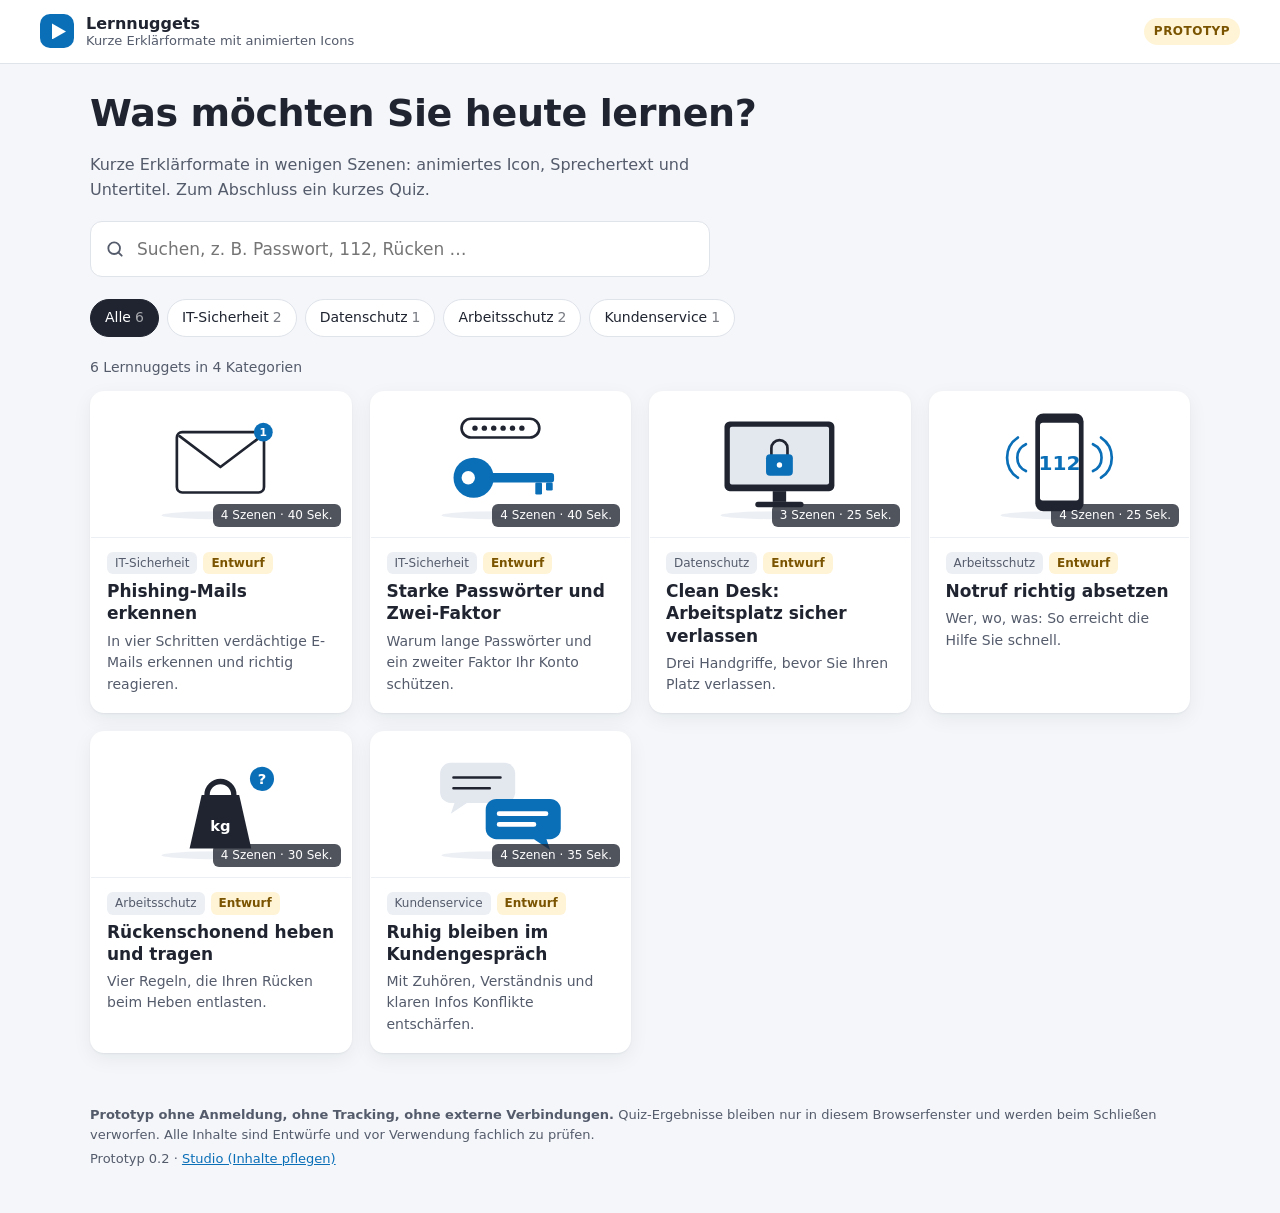
==== index.html @ 7a30f7d3 "Lernnuggets-Prototyp 0.2: Lernplattform, Studio, Sprecher-Workflow Co-Authored-By: Claude Opus 5.5 <" ====
<!doctype html>
<html lang="de">
<head>
  <meta charset="utf-8">
  <meta name="viewport" content="width=device-width, initial-scale=1">
  <!-- Keine externen Verbindungen: keine Web-Fonts, keine CDNs, kein Tracking. blob: nur für die Studio-Vorschau lokaler Videos. -->
  <meta http-equiv="Content-Security-Policy" content="default-src 'self'; img-src 'self' data:; media-src 'self' blob:; style-src 'self' 'unsafe-inline'; script-src 'self'; connect-src 'none'; font-src 'self'">
  <title>Lernnuggets – Prototyp</title>
  <link rel="stylesheet" href="assets/style.css">
</head>
<body>
  <a class="skip" href="#main">Zum Inhalt springen</a>
  <header class="topbar">
    <a href="#/" class="brand" aria-label="Zur Startseite">
      <span class="brand-mark" aria-hidden="true"></span>
      <span class="brand-text"><strong id="brand-title">Lernnuggets</strong><small id="brand-sub"></small></span>
    </a>
    <span class="proto-badge" title="Nicht produktiver Prototyp">Prototyp</span>
  </header>

  <main id="main" tabindex="-1"></main>

  <footer class="footer">
    <p><strong>Prototyp ohne Anmeldung, ohne Tracking, ohne externe Verbindungen.</strong>
      Quiz-Ergebnisse bleiben nur in diesem Browserfenster und werden beim Schließen verworfen.
      Alle Inhalte sind Entwürfe und vor Verwendung fachlich zu prüfen.</p>
    <p><span id="version"></span> · <a href="studio.html">Studio (Inhalte pflegen)</a></p>
  </footer>

  <script src="data/inhalte.js"></script>
  <script src="assets/icons.js"></script>
  <script src="assets/app.js"></script>
</body>
</html>
---- assets/style.css ----
/* =========================================================
   CI-Werte: hier die freigegebenen Farben der Kommunikation/CI eintragen.
   Schrift bewusst als Systemschrift (keine Web-Fonts = keine externen Abrufe).
   ========================================================= */
:root {
  --accent: #0b6fb8;        /* Primärfarbe / Akzent der Illustrationen */
  --accent-2: #7cc3ee;      /* helle Akzentvariante */
  --accent-ink: #ffffff;    /* Text auf Akzentfläche */
  --ink: #1f2430;           /* Haupttext und Linien */
  --ink-2: #545b6b;         /* Nebentext */
  --line: #dfe3ea;
  --bg: #f4f6f9;
  --surface: #ffffff;
  --soft: #eceff4;
  --ok: #1d7f4e;
  --ok-bg: #e5f4ec;
  --bad: #b4232c;
  --bad-bg: #fbe9ea;
  --warn-bg: #fff4d6;
  --warn-ink: #7a5400;
  --radius: 14px;
  --shadow: 0 1px 2px rgba(20, 30, 50, .06), 0 6px 20px rgba(20, 30, 50, .06);
  --font: "Segoe UI", system-ui, -apple-system, "Helvetica Neue", Arial, sans-serif;
}

* { box-sizing: border-box; }
html { -webkit-text-size-adjust: 100%; }
body {
  margin: 0; background: var(--bg); color: var(--ink);
  font: 16px/1.55 var(--font);
}
a { color: var(--accent); }
button { font: inherit; color: inherit; }
:focus-visible { outline: 3px solid var(--accent); outline-offset: 2px; border-radius: 6px; }
.skip { position: absolute; left: -999px; top: 8px; background: var(--surface); padding: 8px 12px; z-index: 10; }
.skip:focus { left: 8px; }
.sr { position: absolute; width: 1px; height: 1px; overflow: hidden; clip: rect(0 0 0 0); white-space: nowrap; }

/* ---------- Kopfzeile ---------- */
.topbar {
  display: flex; align-items: center; justify-content: space-between; gap: 12px;
  padding: 14px clamp(16px, 4vw, 40px); background: var(--surface); border-bottom: 1px solid var(--line);
  position: sticky; top: 0; z-index: 5;
}
.brand { display: flex; align-items: center; gap: 12px; text-decoration: none; color: var(--ink); }
.brand-mark { width: 34px; height: 34px; border-radius: 10px; background: var(--accent); position: relative; flex: none; }
.brand-mark::after { content: ""; position: absolute; inset: 9px 8px 9px 12px; background: var(--accent-ink); clip-path: polygon(0 0, 100% 50%, 0 100%); }
.brand-text { display: flex; flex-direction: column; line-height: 1.2; }
.brand-text small { color: var(--ink-2); font-size: 13px; }
.proto-badge { font-size: 12px; font-weight: 600; letter-spacing: .04em; text-transform: uppercase; color: var(--warn-ink); background: var(--warn-bg); padding: 4px 10px; border-radius: 999px; }

main:focus, main:focus-visible { outline: none; }
main { max-width: 1180px; margin: 0 auto; padding: 28px clamp(16px, 4vw, 40px) 40px; outline: none; }
.footer { max-width: 1180px; margin: 0 auto; padding: 8px clamp(16px, 4vw, 40px) 40px; color: var(--ink-2); font-size: 13px; }
.footer p { margin: 4px 0; }

/* ---------- Startseite ---------- */
.hero { display: grid; gap: 18px; margin-bottom: 22px; }
.hero h1 { margin: 0; font-size: clamp(26px, 4vw, 38px); line-height: 1.15; letter-spacing: -.01em; }
.hero p { margin: 0; color: var(--ink-2); max-width: 60ch; }
.search { position: relative; max-width: 620px; }
.search input {
  width: 100%; padding: 14px 16px 14px 46px; font: inherit; font-size: 17px;
  border: 1.5px solid var(--line); border-radius: 12px; background: var(--surface); color: var(--ink);
}
.search input:focus { border-color: var(--accent); outline: none; box-shadow: 0 0 0 4px color-mix(in srgb, var(--accent) 18%, transparent); }
.search svg { position: absolute; left: 15px; top: 50%; transform: translateY(-50%); width: 20px; height: 20px; stroke: var(--ink-2); }

.chips { display: flex; flex-wrap: wrap; gap: 8px; margin: 4px 0 20px; }
.chip {
  border: 1.5px solid var(--line); background: var(--surface); padding: 7px 14px; border-radius: 999px;
  cursor: pointer; font-size: 14px; font-weight: 500;
}
.chip[aria-pressed="true"] { background: var(--ink); border-color: var(--ink); color: #fff; }
.chip .count { opacity: .6; margin-left: 4px; }

.result-info { color: var(--ink-2); font-size: 14px; margin: 0 0 12px; }
.grid { display: grid; grid-template-columns: repeat(auto-fill, minmax(260px, 1fr)); gap: 18px; }
.card {
  display: flex; flex-direction: column; background: var(--surface); border-radius: var(--radius);
  box-shadow: var(--shadow); text-decoration: none; color: inherit; overflow: hidden;
  border: 1px solid transparent; transition: transform .15s ease, border-color .15s ease;
}
.card:hover { transform: translateY(-2px); border-color: var(--line); }
.card-thumb { aspect-ratio: 16 / 9; background: var(--surface); display: grid; place-items: center; border-bottom: 1px solid var(--soft); position: relative; }
.card-thumb svg { width: 62%; height: auto; }
.card-thumb .dur { position: absolute; right: 10px; bottom: 10px; font-size: 12px; background: rgba(31, 36, 48, .78); color: #fff; padding: 2px 8px; border-radius: 6px; }
.card-body { padding: 14px 16px 16px; display: grid; gap: 6px; }
.card-body h2 { font-size: 17px; margin: 0; line-height: 1.3; }
.card-body p { margin: 0; color: var(--ink-2); font-size: 14px; }
.meta { display: flex; flex-wrap: wrap; gap: 6px; align-items: center; font-size: 12px; }
.tag { background: var(--soft); padding: 2px 8px; border-radius: 6px; color: var(--ink-2); font-weight: 500; }
.status { padding: 2px 8px; border-radius: 6px; font-weight: 600; }
.status.entwurf { background: var(--warn-bg); color: var(--warn-ink); }
.status.freigegeben { background: var(--ok-bg); color: var(--ok); }
.empty { background: var(--surface); border-radius: var(--radius); padding: 28px; text-align: center; color: var(--ink-2); }
mark { background: color-mix(in srgb, var(--accent) 18%, transparent); color: inherit; border-radius: 3px; padding: 0 1px; }

/* ---------- Detailseite ---------- */
.crumbs { font-size: 14px; margin-bottom: 14px; color: var(--ink-2); }
.crumbs a { text-decoration: none; }
.detail-head h1 { margin: 0 0 6px; font-size: clamp(24px, 3.4vw, 32px); line-height: 1.2; }
.detail-head .meta { margin-bottom: 18px; }
.detail { display: grid; grid-template-columns: minmax(0, 1.7fr) minmax(0, 1fr); grid-template-areas: "player side" "quiz side"; gap: 24px; align-items: start; }
.detail > .player { grid-area: player; }
.detail > .side { grid-area: side; }
.detail > .quiz { grid-area: quiz; margin-top: 0; }
@media (max-width: 900px) { .detail { grid-template-columns: 1fr; grid-template-areas: "player" "side" "quiz"; } }
.panel { background: var(--surface); border-radius: var(--radius); box-shadow: var(--shadow); padding: 18px 20px; }
.panel h2 { font-size: 15px; text-transform: uppercase; letter-spacing: .05em; color: var(--ink-2); margin: 0 0 8px; }
.panel h2:not(:first-child) { margin-top: 18px; }
.panel p { margin: 0 0 8px; }
.side { display: grid; gap: 18px; }
.kv { display: grid; grid-template-columns: auto 1fr; gap: 4px 12px; font-size: 14px; margin: 0; }
.kv dt { color: var(--ink-2); }
.kv dd { margin: 0; }

/* ---------- Erklärplayer ---------- */
.player { background: var(--surface); border-radius: var(--radius); box-shadow: var(--shadow); overflow: hidden; }
.stage {
  position: relative; aspect-ratio: 16 / 9; background: #fff; overflow: hidden;
  display: grid; place-items: center; cursor: pointer; user-select: none;
}
.stage-inner { width: 100%; height: 100%; display: grid; grid-template-rows: minmax(0, 1fr) auto; justify-items: center; align-items: center; padding: 4% 6% 3%; }
.stage-visual { width: min(54%, 440px); display: grid; place-items: center; }
.stage-visual svg, .stage-visual video { width: 100%; height: auto; display: block; }
.stage-visual.has-video { width: 100%; height: 100%; min-height: 0; }
.stage-visual .scene-video { width: 100%; height: 100%; object-fit: contain; animation: fade .25s ease both; }
.video-error { font-size: 13px; color: var(--bad); background: var(--bad-bg); padding: 6px 10px; border-radius: 8px; margin: 8px 0 0; text-align: center; }
.card-thumb video { width: 70%; height: auto; }
.preview-banner { background: var(--warn-bg); color: var(--warn-ink); padding: 10px clamp(16px, 4vw, 40px); font-size: 14px; font-weight: 600; }
.stage-word { font-size: clamp(18px, 3vw, 30px); font-weight: 700; letter-spacing: -.01em; text-align: center; color: var(--ink); min-height: 1.3em; }
.stage-word::after { content: ""; display: block; height: 4px; width: 56px; margin: 8px auto 0; background: var(--accent); border-radius: 4px; }
.stage-count { position: absolute; top: 12px; left: 14px; font-size: 13px; color: var(--ink-2); font-variant-numeric: tabular-nums; }

.overlay {
  position: absolute; inset: 0; display: grid; place-items: center; background: rgba(255, 255, 255, .72);
  backdrop-filter: blur(2px);
}
.overlay[hidden] { display: none; }
.overlay .big-play {
  width: 84px; height: 84px; border-radius: 50%; border: 0; background: var(--accent); cursor: pointer;
  display: grid; place-items: center; box-shadow: 0 8px 24px rgba(11, 60, 110, .25);
}
.overlay .big-play svg { width: 34px; height: 34px; fill: var(--accent-ink); margin-left: 4px; }
.overlay .end { display: grid; gap: 12px; justify-items: center; text-align: center; }
.overlay .end strong { font-size: 22px; }
.overlay .end .row { display: flex; gap: 10px; flex-wrap: wrap; justify-content: center; }

.caption {
  min-height: 3.4em; padding: 12px 18px; border-top: 1px solid var(--soft); font-size: 17px; line-height: 1.45;
  background: #fbfcfd;
}
.caption[hidden] { display: none; }

.progress { display: flex; gap: 4px; padding: 0 14px; margin-top: 10px; }
.seg { flex: 1; height: 6px; background: var(--soft); border-radius: 4px; overflow: hidden; border: 0; padding: 0; cursor: pointer; }
.seg span { display: block; height: 100%; width: 0; background: var(--accent); }
.seg.done span { width: 100%; }

.controls { display: flex; align-items: center; gap: 6px; padding: 10px 10px 12px; flex-wrap: wrap; }
.ctrl {
  display: inline-flex; align-items: center; gap: 6px; border: 0; background: transparent; cursor: pointer;
  padding: 8px 10px; border-radius: 8px; font-size: 14px; font-weight: 500; color: var(--ink);
}
.ctrl:hover { background: var(--soft); }
.ctrl svg { width: 20px; height: 20px; fill: currentColor; }
.ctrl[aria-pressed="false"] { color: var(--ink-2); }
.ctrl.primary { background: var(--ink); color: #fff; }
.ctrl.primary:hover { background: #343b4c; }
.spacer { flex: 1; }
.voice-info { font-size: 12px; color: var(--ink-2); padding: 0 16px 12px; }

.btn {
  display: inline-flex; align-items: center; gap: 8px; border: 1.5px solid var(--ink); background: var(--ink); color: #fff;
  padding: 10px 18px; border-radius: 10px; cursor: pointer; font-weight: 600; text-decoration: none; font-size: 15px;
}
.btn.ghost { background: transparent; color: var(--ink); }

/* Transkript */
details.transcript summary { cursor: pointer; font-weight: 600; }
details.transcript ol { margin: 10px 0 0; padding-left: 20px; }
details.transcript li { margin-bottom: 8px; }
details.transcript li strong { display: block; }

/* Szenen-Animationen: entsprechen den vier AE-Varianten */
.anim-slide-left  { animation: slideLeft .9s cubic-bezier(.2, .8, .2, 1) both; }
.anim-slide-right { animation: slideRight .9s cubic-bezier(.2, .8, .2, 1) both; }
.anim-pop         { animation: pop .7s cubic-bezier(.3, 1.6, .5, 1) both; }
.anim-fade        { animation: fade 1s ease both; }
.word-in          { animation: wordIn .6s .35s ease both; }
@keyframes slideLeft  { from { transform: translateX(-60%); opacity: 0; } to { transform: none; opacity: 1; } }
@keyframes slideRight { from { transform: translateX(60%);  opacity: 0; } to { transform: none; opacity: 1; } }
@keyframes pop        { 0% { transform: scale(.2); opacity: 0; } 100% { transform: none; opacity: 1; } }
@keyframes fade       { from { opacity: 0; } to { opacity: 1; } }
@keyframes wordIn     { from { transform: translateY(10px); opacity: 0; } to { transform: none; opacity: 1; } }
.i-float { animation: floatDown 2.4s ease-in-out infinite; }
@keyframes floatDown { 0%, 100% { transform: translateY(0); } 50% { transform: translateY(6px); } }
@media (prefers-reduced-motion: reduce) {
  .anim-slide-left, .anim-slide-right, .anim-pop, .word-in { animation: fade .3s ease both; }
  .i-float { animation: none; }
  .card { transition: none; }
}

/* Illustrations-Klassen */
.i-acc { fill: var(--accent); }
.i-acc2 { fill: var(--accent-2); }
.i-ink { fill: var(--ink); }
.i-soft { fill: var(--soft); }
.i-soft2 { fill: #e3e8ef; }
.i-wht { fill: #fff; }
.i-no { fill: none; }
.i-st, .i-st-thin, .i-st-thick, .i-sta, .i-sta-thin, .i-stw, .i-stw-thin { stroke-linecap: round; stroke-linejoin: round; }
.i-st { stroke: var(--ink); stroke-width: 4; }
.i-st-thin { stroke: var(--ink); stroke-width: 3; }
.i-st-thick { stroke: var(--ink); stroke-width: 8; }
.i-sta { stroke: var(--accent); stroke-width: 5; }
.i-sta-thin { stroke: var(--accent); stroke-width: 4; }
.i-stw { stroke: #fff; stroke-width: 7; }
.i-stw-thin { stroke: #fff; stroke-width: 4; }
.i-txt { fill: var(--ink-2); font-family: var(--font); }
.i-txt-a { fill: var(--accent); font-family: var(--font); }
.i-txt-w { fill: #fff; font-family: var(--font); }

/* ---------- Quiz ---------- */
.quiz { margin-top: 24px; }
.quiz h2 { margin: 0 0 4px; font-size: 22px; }
.quiz .hint { color: var(--ink-2); font-size: 14px; margin: 0 0 16px; }
.q { background: var(--surface); border-radius: var(--radius); box-shadow: var(--shadow); padding: 18px 20px; margin-bottom: 14px; }
.q fieldset { border: 0; margin: 0; padding: 0; }
.q legend { font-weight: 600; font-size: 17px; margin-bottom: 12px; padding: 0; }
.q .opts { display: grid; gap: 8px; }
.opt {
  text-align: left; border: 1.5px solid var(--line); background: var(--surface); border-radius: 10px; padding: 11px 14px;
  cursor: pointer; display: flex; gap: 10px; align-items: center;
}
.opt:hover:not(:disabled) { border-color: var(--accent); }
.opt:disabled { cursor: default; }
.opt .dot { width: 18px; height: 18px; border-radius: 50%; border: 2px solid var(--line); flex: none; }
.opt.correct { border-color: var(--ok); background: var(--ok-bg); }
.opt.correct .dot { border-color: var(--ok); background: var(--ok); }
.opt.wrong { border-color: var(--bad); background: var(--bad-bg); }
.opt.wrong .dot { border-color: var(--bad); background: var(--bad); }
.feedback { margin-top: 12px; padding: 10px 14px; border-radius: 10px; font-size: 15px; }
.feedback.ok { background: var(--ok-bg); color: #13502f; }
.feedback.no { background: var(--bad-bg); color: #7a1219; }
.score { background: var(--ink); color: #fff; border-radius: var(--radius); padding: 18px 20px; display: flex; gap: 16px; align-items: center; justify-content: space-between; flex-wrap: wrap; }
.score strong { font-size: 20px; }
.score .btn { background: #fff; color: var(--ink); border-color: #fff; }

.pager { display: flex; justify-content: space-between; gap: 12px; margin-top: 28px; flex-wrap: wrap; }
.pager a { text-decoration: none; font-weight: 600; }
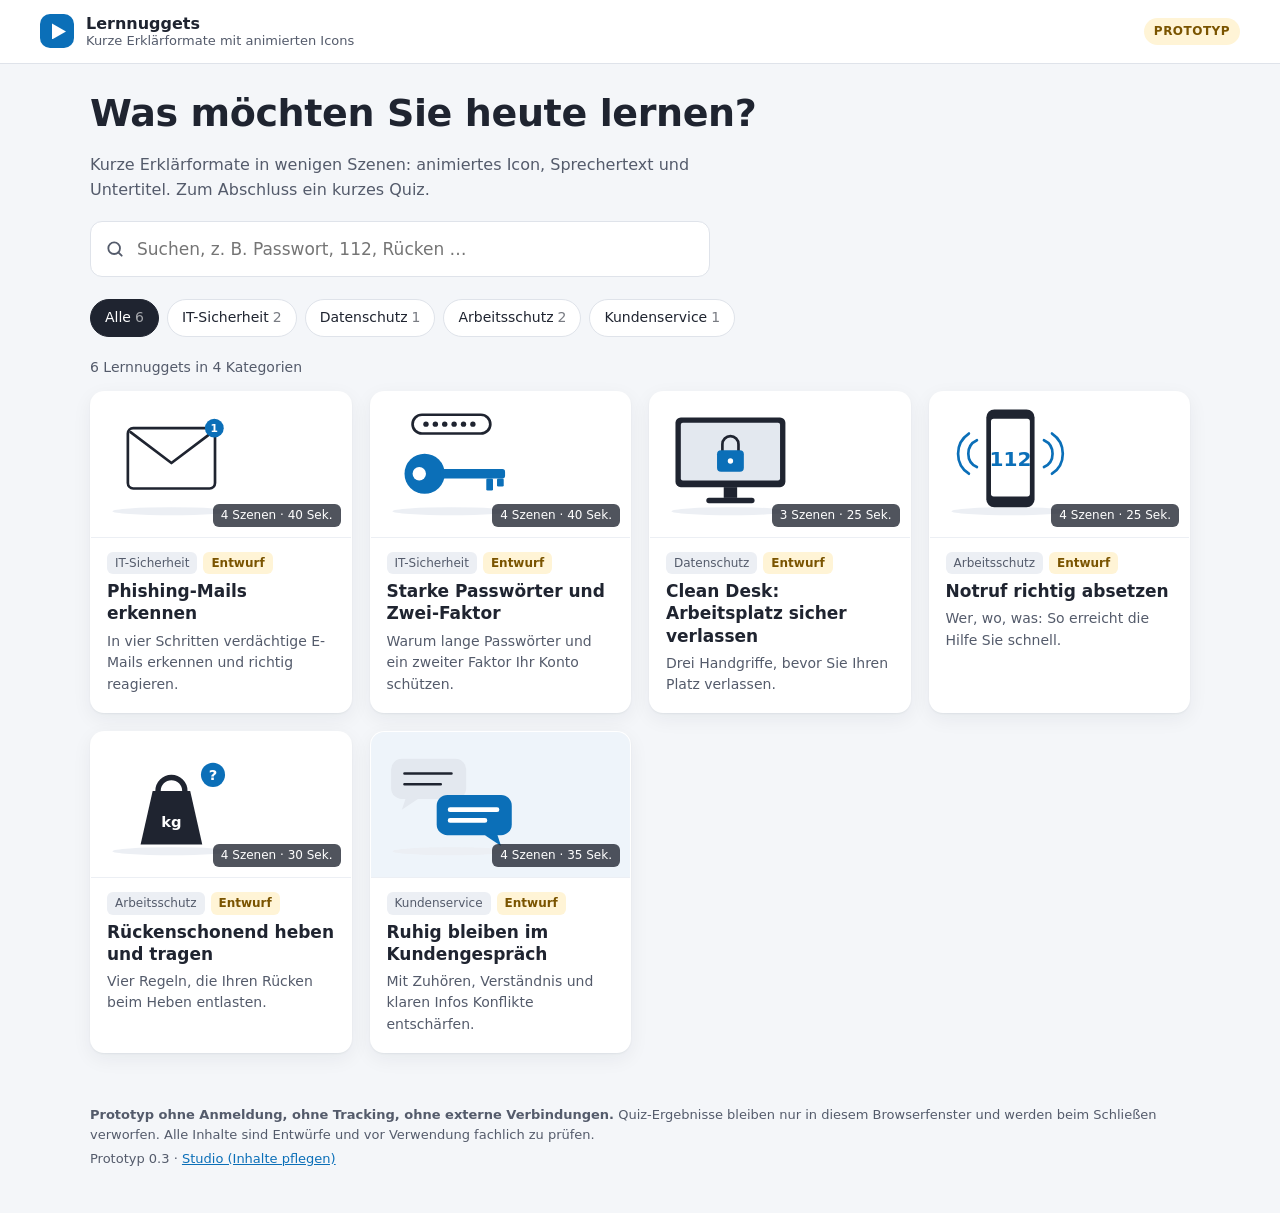
==== commit dc54dfe9: "Prototyp 0.3: Grafiken mit wählbarer Animation, Hintergründe (Standard/Lernnugget/Szene), MP4-Downlo" ====
--- a/index.html
+++ b/index.html
@@ -4,7 +4,7 @@
   <meta charset="utf-8">
   <meta name="viewport" content="width=device-width, initial-scale=1">
   <!-- Keine externen Verbindungen: keine Web-Fonts, keine CDNs, kein Tracking. blob: nur für die Studio-Vorschau lokaler Videos. -->
-  <meta http-equiv="Content-Security-Policy" content="default-src 'self'; img-src 'self' data:; media-src 'self' blob:; style-src 'self' 'unsafe-inline'; script-src 'self'; connect-src 'none'; font-src 'self'">
+  <meta http-equiv="Content-Security-Policy" content="default-src 'self'; img-src 'self' data: blob:; media-src 'self' blob:; style-src 'self' 'unsafe-inline'; script-src 'self'; connect-src 'none'; font-src 'self'">
   <title>Lernnuggets – Prototyp</title>
   <link rel="stylesheet" href="assets/style.css">
 </head>
@@ -29,6 +29,8 @@
 
   <script src="data/inhalte.js"></script>
   <script src="assets/icons.js"></script>
+  <script src="assets/szene.js"></script>
+  <script src="downloads/index.js"></script>
   <script src="assets/app.js"></script>
 </body>
 </html>
--- a/assets/style.css
+++ b/assets/style.css
@@ -124,7 +124,7 @@
 .stage-inner { width: 100%; height: 100%; display: grid; grid-template-rows: minmax(0, 1fr) auto; justify-items: center; align-items: center; padding: 4% 6% 3%; }
 .stage-visual { width: min(54%, 440px); display: grid; place-items: center; }
 .stage-visual svg, .stage-visual video { width: 100%; height: auto; display: block; }
-.stage-visual.has-video { width: 100%; height: 100%; min-height: 0; }
+.stage-visual.has-video { width: 86%; height: 100%; min-height: 0; }
 .stage-visual .scene-video { width: 100%; height: 100%; object-fit: contain; animation: fade .25s ease both; }
 .video-error { font-size: 13px; color: var(--bad); background: var(--bad-bg); padding: 6px 10px; border-radius: 8px; margin: 8px 0 0; text-align: center; }
 .card-thumb video { width: 70%; height: auto; }
@@ -250,3 +250,23 @@
 
 .pager { display: flex; justify-content: space-between; gap: 12px; margin-top: 28px; flex-wrap: wrap; }
 .pager a { text-decoration: none; font-weight: 600; }
+
+/* ---------- Hintergründe, Grafiken, weitere Animationen ---------- */
+.stage[data-ton="dunkel"] .stage-word { color: #fff; }
+.stage[data-ton="dunkel"] .stage-count { color: rgba(255, 255, 255, .8); }
+.stage[data-ton="bild"] .stage-word { background: rgba(255, 255, 255, .92); padding: 6px 18px 10px; border-radius: 12px; box-shadow: 0 4px 16px rgba(0, 0, 0, .12); }
+.stage[data-ton="bild"] .stage-count { background: rgba(255, 255, 255, .85); padding: 2px 8px; border-radius: 6px; }
+.stage-visual .grafik-wrap { width: 100%; display: grid; place-items: center; }
+.stage-visual .scene-grafik { width: 100%; height: auto; max-height: 100%; display: block; object-fit: contain; }
+.stage-visual:has(.scene-grafik) { width: min(60%, 520px); height: 100%; min-height: 0; }
+.stage-visual:has(.scene-grafik) .grafik-wrap { height: 100%; }
+.stage-visual:has(.scene-grafik) .scene-grafik { height: 100%; width: 100%; }
+.card-thumb .grafik-wrap { width: 62%; height: 80%; display: grid; place-items: center; }
+.card-thumb .scene-grafik { max-width: 100%; max-height: 100%; object-fit: contain; }
+.anim-slide-up { animation: slideUp .9s cubic-bezier(.2, .8, .2, 1) both; }
+.anim-zoom     { animation: zoomIn 1s cubic-bezier(.2, .8, .2, 1) both; }
+@keyframes slideUp { from { transform: translateY(40%); opacity: 0; } to { transform: none; opacity: 1; } }
+@keyframes zoomIn  { from { transform: scale(.85); opacity: 0; } to { transform: none; opacity: 1; } }
+@media (prefers-reduced-motion: reduce) { .anim-slide-up, .anim-zoom { animation: fade .3s ease both; } }
+.small-note { font-size: 13px; color: var(--ink-2); margin: 8px 0 0; }
+.dl-btn { width: 100%; justify-content: center; }
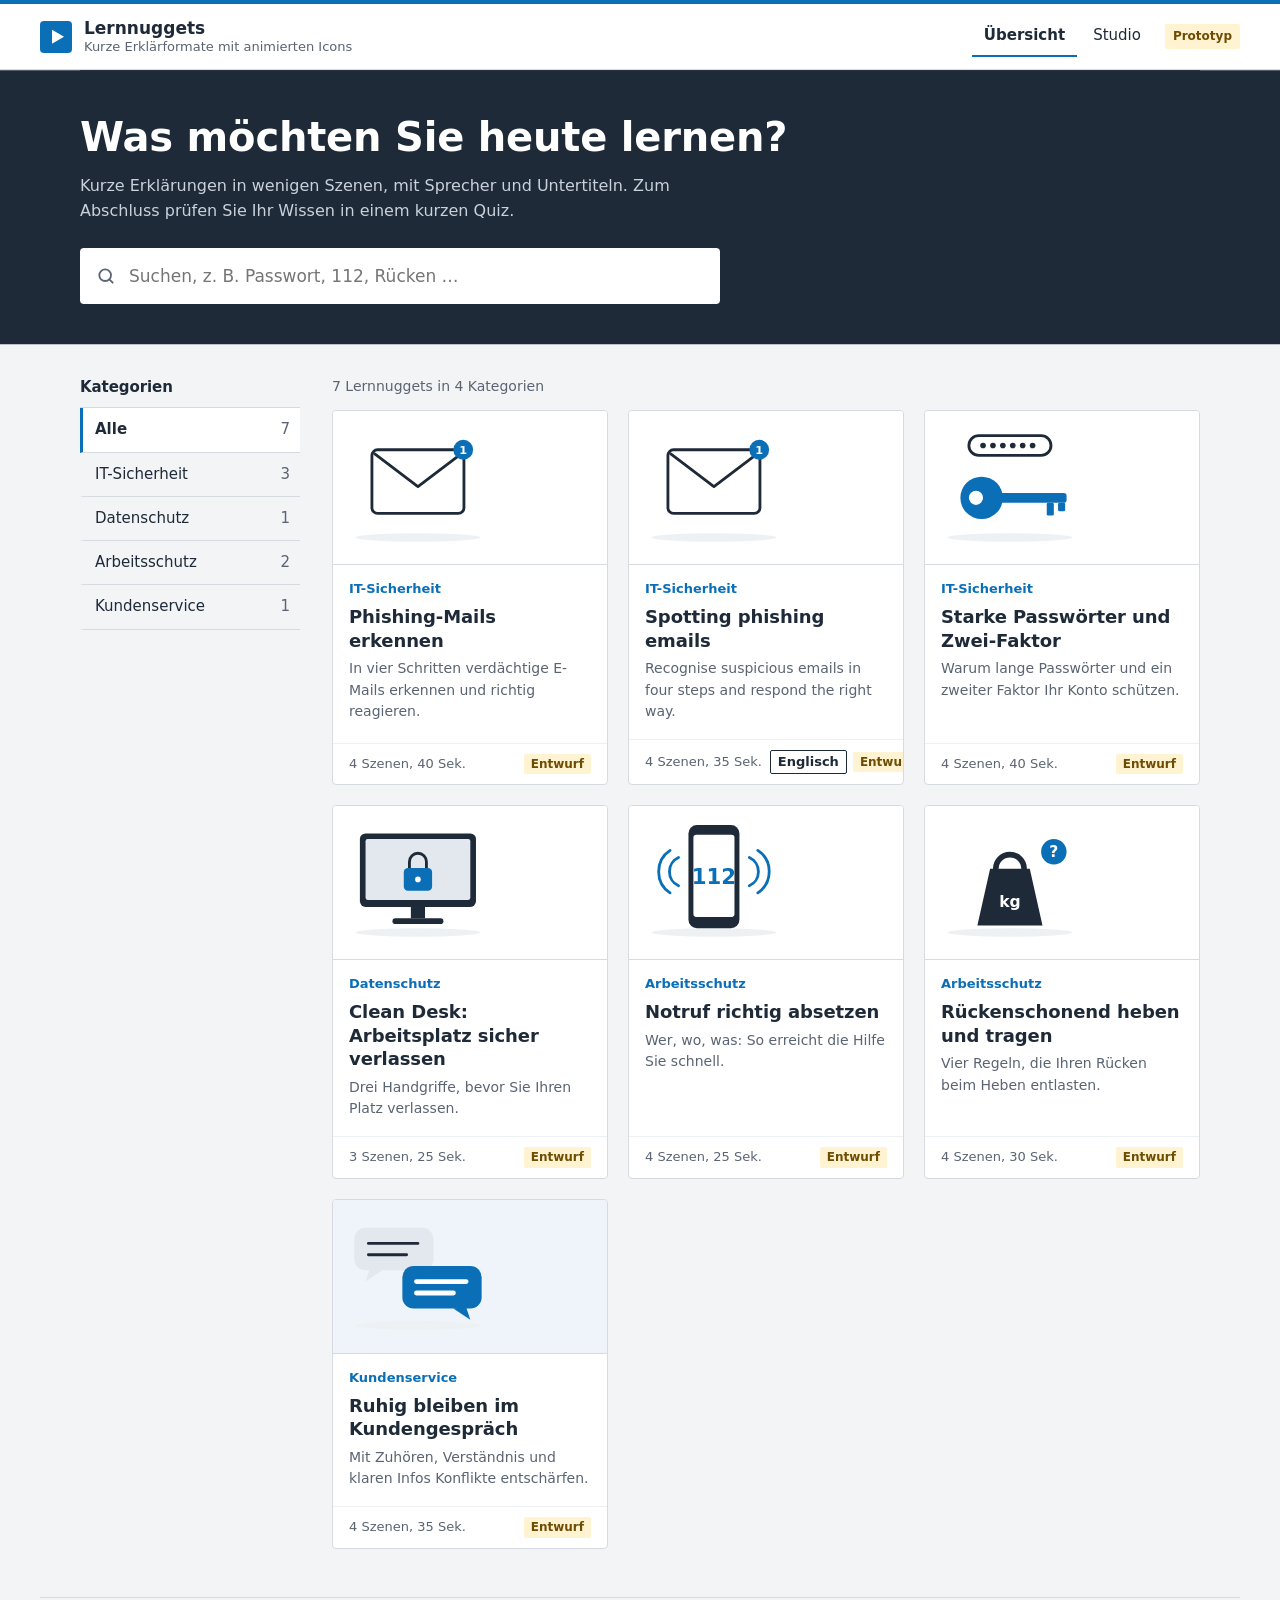
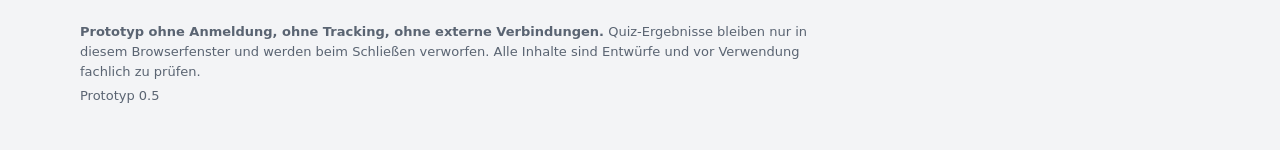
==== commit c08841b9: "Oberfläche: klassisch-moderner Stil statt KI-Look (klare Linien, wenig Rundung, keine Schatten, Kate" ====
--- a/index.html
+++ b/index.html
@@ -15,7 +15,11 @@
       <span class="brand-mark" aria-hidden="true"></span>
       <span class="brand-text"><strong id="brand-title">Lernnuggets</strong><small id="brand-sub"></small></span>
     </a>
-    <span class="proto-badge" title="Nicht produktiver Prototyp">Prototyp</span>
+    <nav class="topnav" aria-label="Hauptnavigation">
+      <a href="#/" aria-current="page">Übersicht</a>
+      <a href="studio.html">Studio</a>
+      <span class="proto-badge" title="Nicht produktiver Prototyp">Prototyp</span>
+    </nav>
   </header>
 
   <main id="main" tabindex="-1"></main>
@@ -24,7 +28,7 @@
     <p><strong>Prototyp ohne Anmeldung, ohne Tracking, ohne externe Verbindungen.</strong>
       Quiz-Ergebnisse bleiben nur in diesem Browserfenster und werden beim Schließen verworfen.
       Alle Inhalte sind Entwürfe und vor Verwendung fachlich zu prüfen.</p>
-    <p><span id="version"></span> · <a href="studio.html">Studio (Inhalte pflegen)</a></p>
+    <p id="version"></p>
   </footer>
 
   <script src="data/inhalte.js"></script>
--- a/assets/style.css
+++ b/assets/style.css
@@ -1,25 +1,29 @@
 /* =========================================================
    CI-Werte: hier die freigegebenen Farben der Kommunikation/CI eintragen.
    Schrift bewusst als Systemschrift (keine Web-Fonts = keine externen Abrufe).
+   Gestaltung: klassisch-modern – klare Linien, wenig Rundung, keine Schatten,
+   eine kräftige Fläche (Kopfbereich der Startseite), sonst ruhig.
    ========================================================= */
 :root {
-  --accent: #0b6fb8;        /* Primärfarbe / Akzent der Illustrationen */
-  --accent-2: #7cc3ee;      /* helle Akzentvariante */
+  --accent: #0b6fb8;        /* Primärfarbe / Akzent (im Studio änderbar) */
+  --accent-2: #7cc3ee;      /* helle Akzentvariante für Illustrationen */
   --accent-ink: #ffffff;    /* Text auf Akzentfläche */
-  --ink: #1f2430;           /* Haupttext und Linien */
-  --ink-2: #545b6b;         /* Nebentext */
-  --line: #dfe3ea;
-  --bg: #f4f6f9;
+  --ink: #1e2a38;           /* Haupttext, Linien der Illustrationen */
+  --ink-2: #5a6472;         /* Nebentext */
+  --line: #d6dbe1;          /* Rahmen */
+  --line-strong: #aeb7c2;   /* Rahmen bei Hover/Fokus */
+  --bg: #f3f4f6;            /* Seitenhintergrund */
   --surface: #ffffff;
-  --soft: #eceff4;
+  --soft: #eef1f4;
+  --band: #1e2a38;          /* Fläche Kopfbereich Startseite */
   --ok: #1d7f4e;
-  --ok-bg: #e5f4ec;
+  --ok-bg: #e7f3ec;
   --bad: #b4232c;
-  --bad-bg: #fbe9ea;
-  --warn-bg: #fff4d6;
-  --warn-ink: #7a5400;
-  --radius: 14px;
-  --shadow: 0 1px 2px rgba(20, 30, 50, .06), 0 6px 20px rgba(20, 30, 50, .06);
+  --bad-bg: #fbeaeb;
+  --warn-bg: #fff3d1;
+  --warn-ink: #6e4c00;
+  --radius: 4px;
+  --shadow: none;
   --font: "Segoe UI", system-ui, -apple-system, "Helvetica Neue", Arial, sans-serif;
 }
 
@@ -28,95 +32,120 @@
 body {
   margin: 0; background: var(--bg); color: var(--ink);
   font: 16px/1.55 var(--font);
-}
-a { color: var(--accent); }
+  border-top: 4px solid var(--accent);
+}
+a { color: var(--accent); text-underline-offset: 2px; }
 button { font: inherit; color: inherit; }
-:focus-visible { outline: 3px solid var(--accent); outline-offset: 2px; border-radius: 6px; }
+:focus-visible { outline: 2px solid var(--accent); outline-offset: 2px; }
 .skip { position: absolute; left: -999px; top: 8px; background: var(--surface); padding: 8px 12px; z-index: 10; }
 .skip:focus { left: 8px; }
 .sr { position: absolute; width: 1px; height: 1px; overflow: hidden; clip: rect(0 0 0 0); white-space: nowrap; }
+h1, h2, h3 { letter-spacing: -.005em; }
 
 /* ---------- Kopfzeile ---------- */
 .topbar {
-  display: flex; align-items: center; justify-content: space-between; gap: 12px;
-  padding: 14px clamp(16px, 4vw, 40px); background: var(--surface); border-bottom: 1px solid var(--line);
+  display: flex; align-items: center; justify-content: space-between; gap: 16px; flex-wrap: wrap;
+  padding: 12px clamp(16px, 4vw, 40px); background: var(--surface); border-bottom: 1px solid var(--line);
   position: sticky; top: 0; z-index: 5;
 }
 .brand { display: flex; align-items: center; gap: 12px; text-decoration: none; color: var(--ink); }
-.brand-mark { width: 34px; height: 34px; border-radius: 10px; background: var(--accent); position: relative; flex: none; }
+.brand-mark { width: 32px; height: 32px; border-radius: var(--radius); background: var(--accent); position: relative; flex: none; }
 .brand-mark::after { content: ""; position: absolute; inset: 9px 8px 9px 12px; background: var(--accent-ink); clip-path: polygon(0 0, 100% 50%, 0 100%); }
-.brand-text { display: flex; flex-direction: column; line-height: 1.2; }
+.brand-text { display: flex; flex-direction: column; line-height: 1.25; }
+.brand-text strong { font-size: 17px; font-weight: 600; }
 .brand-text small { color: var(--ink-2); font-size: 13px; }
-.proto-badge { font-size: 12px; font-weight: 600; letter-spacing: .04em; text-transform: uppercase; color: var(--warn-ink); background: var(--warn-bg); padding: 4px 10px; border-radius: 999px; }
+.topnav { display: flex; align-items: center; gap: 4px; }
+.topnav a { color: var(--ink); text-decoration: none; font-size: 15px; padding: 8px 12px; border-bottom: 2px solid transparent; }
+.topnav a:hover { border-bottom-color: var(--line-strong); }
+.topnav a[aria-current="page"] { border-bottom-color: var(--accent); font-weight: 600; }
+.proto-badge { font-size: 12px; font-weight: 600; color: var(--warn-ink); background: var(--warn-bg); padding: 3px 8px; border-radius: 2px; margin-left: 8px; }
 
 main:focus, main:focus-visible { outline: none; }
-main { max-width: 1180px; margin: 0 auto; padding: 28px clamp(16px, 4vw, 40px) 40px; outline: none; }
-.footer { max-width: 1180px; margin: 0 auto; padding: 8px clamp(16px, 4vw, 40px) 40px; color: var(--ink-2); font-size: 13px; }
-.footer p { margin: 4px 0; }
+main { max-width: 1200px; margin: 0 auto; padding: 0 clamp(16px, 4vw, 40px) 48px; outline: none; }
+.footer { max-width: 1200px; margin: 0 auto; padding: 20px clamp(16px, 4vw, 40px) 40px; color: var(--ink-2); font-size: 13px; border-top: 1px solid var(--line); }
+.footer p { margin: 4px 0; max-width: 90ch; }
 
 /* ---------- Startseite ---------- */
-.hero { display: grid; gap: 18px; margin-bottom: 22px; }
-.hero h1 { margin: 0; font-size: clamp(26px, 4vw, 38px); line-height: 1.15; letter-spacing: -.01em; }
-.hero p { margin: 0; color: var(--ink-2); max-width: 60ch; }
-.search { position: relative; max-width: 620px; }
+/* Die eine kräftige Fläche: vollflächiger Kopfbereich mit Suche */
+.hero {
+  background: var(--band); color: #fff; margin-bottom: 32px; padding: 44px 0 40px;
+  box-shadow: 0 0 0 100vmax var(--band); clip-path: inset(0 -100vmax);
+  display: grid; gap: 14px;
+}
+.hero h1 { margin: 0; font-size: clamp(28px, 4vw, 40px); line-height: 1.15; font-weight: 600; }
+.hero p { margin: 0; color: #c9d1db; max-width: 62ch; }
+.search { position: relative; max-width: 640px; margin-top: 10px; }
 .search input {
-  width: 100%; padding: 14px 16px 14px 46px; font: inherit; font-size: 17px;
-  border: 1.5px solid var(--line); border-radius: 12px; background: var(--surface); color: var(--ink);
-}
-.search input:focus { border-color: var(--accent); outline: none; box-shadow: 0 0 0 4px color-mix(in srgb, var(--accent) 18%, transparent); }
-.search svg { position: absolute; left: 15px; top: 50%; transform: translateY(-50%); width: 20px; height: 20px; stroke: var(--ink-2); }
-
-.chips { display: flex; flex-wrap: wrap; gap: 8px; margin: 4px 0 20px; }
+  width: 100%; padding: 14px 16px 14px 48px; font: inherit; font-size: 17px;
+  border: 1px solid transparent; border-radius: var(--radius); background: var(--surface); color: var(--ink);
+}
+.search input:focus { outline: 3px solid var(--accent-2); outline-offset: 0; }
+.search svg { position: absolute; left: 16px; top: 50%; transform: translateY(-50%); width: 20px; height: 20px; stroke: var(--ink-2); }
+
+.home { display: grid; grid-template-columns: 220px minmax(0, 1fr); gap: 32px; align-items: start; }
+@media (max-width: 800px) { .home { grid-template-columns: 1fr; gap: 16px; } }
+.filter h2 { font-size: 15px; font-weight: 600; margin: 0 0 8px; }
+.chips { display: flex; flex-direction: column; border-top: 1px solid var(--line); }
+@media (max-width: 800px) { .chips { flex-direction: row; flex-wrap: wrap; border-top: 0; gap: 6px; } }
 .chip {
-  border: 1.5px solid var(--line); background: var(--surface); padding: 7px 14px; border-radius: 999px;
-  cursor: pointer; font-size: 14px; font-weight: 500;
-}
-.chip[aria-pressed="true"] { background: var(--ink); border-color: var(--ink); color: #fff; }
-.chip .count { opacity: .6; margin-left: 4px; }
+  display: flex; justify-content: space-between; gap: 12px; text-align: left;
+  border: 0; border-bottom: 1px solid var(--line); border-left: 3px solid transparent;
+  background: transparent; padding: 10px 10px 10px 12px; cursor: pointer; font-size: 15px; color: var(--ink);
+}
+.chip:hover { background: var(--soft); }
+.chip[aria-pressed="true"] { border-left-color: var(--accent); background: var(--surface); font-weight: 600; }
+.chip .count { color: var(--ink-2); font-weight: 400; font-variant-numeric: tabular-nums; }
+@media (max-width: 800px) {
+  .chip { border: 1px solid var(--line); border-radius: var(--radius); padding: 6px 10px; background: var(--surface); }
+  .chip[aria-pressed="true"] { border-color: var(--accent); box-shadow: inset 0 -2px 0 var(--accent); }
+}
 
 .result-info { color: var(--ink-2); font-size: 14px; margin: 0 0 12px; }
-.grid { display: grid; grid-template-columns: repeat(auto-fill, minmax(260px, 1fr)); gap: 18px; }
+.grid { display: grid; grid-template-columns: repeat(auto-fill, minmax(250px, 1fr)); gap: 20px; }
 .card {
   display: flex; flex-direction: column; background: var(--surface); border-radius: var(--radius);
-  box-shadow: var(--shadow); text-decoration: none; color: inherit; overflow: hidden;
-  border: 1px solid transparent; transition: transform .15s ease, border-color .15s ease;
-}
-.card:hover { transform: translateY(-2px); border-color: var(--line); }
-.card-thumb { aspect-ratio: 16 / 9; background: var(--surface); display: grid; place-items: center; border-bottom: 1px solid var(--soft); position: relative; }
+  border: 1px solid var(--line); text-decoration: none; color: inherit; overflow: hidden;
+}
+.card:hover { border-color: var(--line-strong); }
+.card:hover h2 { text-decoration: underline; text-underline-offset: 3px; }
+.card-thumb { aspect-ratio: 16 / 9; background: var(--surface); display: grid; place-items: center; border-bottom: 1px solid var(--line); position: relative; }
 .card-thumb svg { width: 62%; height: auto; }
-.card-thumb .dur { position: absolute; right: 10px; bottom: 10px; font-size: 12px; background: rgba(31, 36, 48, .78); color: #fff; padding: 2px 8px; border-radius: 6px; }
-.card-body { padding: 14px 16px 16px; display: grid; gap: 6px; }
-.card-body h2 { font-size: 17px; margin: 0; line-height: 1.3; }
+.card-body { padding: 14px 16px 16px; display: grid; gap: 6px; flex: 1; align-content: start; }
+.card-kat { font-size: 13px; color: var(--accent); font-weight: 600; }
+.card-body h2 { font-size: 18px; margin: 0; line-height: 1.3; font-weight: 600; }
 .card-body p { margin: 0; color: var(--ink-2); font-size: 14px; }
-.meta { display: flex; flex-wrap: wrap; gap: 6px; align-items: center; font-size: 12px; }
-.tag { background: var(--soft); padding: 2px 8px; border-radius: 6px; color: var(--ink-2); font-weight: 500; }
-.status { padding: 2px 8px; border-radius: 6px; font-weight: 600; }
+.card-foot { display: flex; justify-content: space-between; align-items: center; gap: 8px; white-space: nowrap; padding: 10px 16px; border-top: 1px solid var(--soft); font-size: 13px; color: var(--ink-2); }
+.meta { display: flex; flex-wrap: wrap; gap: 6px; align-items: center; font-size: 13px; }
+.tag { border: 1px solid var(--line); background: var(--surface); padding: 1px 7px; border-radius: 2px; color: var(--ink-2); }
+.status { padding: 1px 7px; border-radius: 2px; font-size: 12px; font-weight: 600; }
 .status.entwurf { background: var(--warn-bg); color: var(--warn-ink); }
 .status.freigegeben { background: var(--ok-bg); color: var(--ok); }
-.empty { background: var(--surface); border-radius: var(--radius); padding: 28px; text-align: center; color: var(--ink-2); }
-mark { background: color-mix(in srgb, var(--accent) 18%, transparent); color: inherit; border-radius: 3px; padding: 0 1px; }
+.empty { background: var(--surface); border: 1px solid var(--line); border-radius: var(--radius); padding: 28px; color: var(--ink-2); }
+mark { background: color-mix(in srgb, var(--accent) 20%, transparent); color: inherit; padding: 0 1px; }
 
 /* ---------- Detailseite ---------- */
-.crumbs { font-size: 14px; margin-bottom: 14px; color: var(--ink-2); }
-.crumbs a { text-decoration: none; }
-.detail-head h1 { margin: 0 0 6px; font-size: clamp(24px, 3.4vw, 32px); line-height: 1.2; }
-.detail-head .meta { margin-bottom: 18px; }
-.detail { display: grid; grid-template-columns: minmax(0, 1.7fr) minmax(0, 1fr); grid-template-areas: "player side" "quiz side"; gap: 24px; align-items: start; }
+.crumbs { font-size: 14px; margin: 24px 0 12px; color: var(--ink-2); }
+.crumbs a { color: var(--ink-2); }
+.crumbs a:hover { color: var(--ink); }
+.detail-head h1 { margin: 0 0 8px; font-size: clamp(26px, 3.4vw, 34px); line-height: 1.2; font-weight: 600; }
+.detail-head .meta { margin-bottom: 24px; }
+.detail-head .meta .plain { color: var(--ink-2); }
+.detail { display: grid; grid-template-columns: minmax(0, 1.7fr) minmax(0, 1fr); grid-template-areas: "player side" "quiz side"; gap: 28px; align-items: start; }
 .detail > .player { grid-area: player; }
 .detail > .side { grid-area: side; }
 .detail > .quiz { grid-area: quiz; margin-top: 0; }
 @media (max-width: 900px) { .detail { grid-template-columns: 1fr; grid-template-areas: "player" "side" "quiz"; } }
-.panel { background: var(--surface); border-radius: var(--radius); box-shadow: var(--shadow); padding: 18px 20px; }
-.panel h2 { font-size: 15px; text-transform: uppercase; letter-spacing: .05em; color: var(--ink-2); margin: 0 0 8px; }
+.panel { background: var(--surface); border: 1px solid var(--line); border-radius: var(--radius); padding: 18px 20px; }
+.panel h2 { font-size: 16px; font-weight: 600; color: var(--ink); margin: 0 0 6px; }
 .panel h2:not(:first-child) { margin-top: 18px; }
 .panel p { margin: 0 0 8px; }
-.side { display: grid; gap: 18px; }
-.kv { display: grid; grid-template-columns: auto 1fr; gap: 4px 12px; font-size: 14px; margin: 0; }
+.side { display: grid; gap: 16px; }
+.kv { display: grid; grid-template-columns: auto 1fr; gap: 6px 14px; font-size: 14px; margin: 0; }
 .kv dt { color: var(--ink-2); }
 .kv dd { margin: 0; }
 
 /* ---------- Erklärplayer ---------- */
-.player { background: var(--surface); border-radius: var(--radius); box-shadow: var(--shadow); overflow: hidden; }
+.player { background: var(--surface); border: 1px solid var(--line); border-radius: var(--radius); overflow: hidden; }
 .stage {
   position: relative; aspect-ratio: 16 / 9; background: #fff; overflow: hidden;
   display: grid; place-items: center; cursor: pointer; user-select: none;
@@ -126,56 +155,54 @@
 .stage-visual svg, .stage-visual video { width: 100%; height: auto; display: block; }
 .stage-visual.has-video { width: 86%; height: 100%; min-height: 0; }
 .stage-visual .scene-video { width: 100%; height: 100%; object-fit: contain; animation: fade .25s ease both; }
-.video-error { font-size: 13px; color: var(--bad); background: var(--bad-bg); padding: 6px 10px; border-radius: 8px; margin: 8px 0 0; text-align: center; }
+.video-error { font-size: 13px; color: var(--bad); background: var(--bad-bg); padding: 6px 10px; border-radius: 2px; margin: 8px 0 0; text-align: center; }
 .card-thumb video { width: 70%; height: auto; }
 .preview-banner { background: var(--warn-bg); color: var(--warn-ink); padding: 10px clamp(16px, 4vw, 40px); font-size: 14px; font-weight: 600; }
 .stage-word { font-size: clamp(18px, 3vw, 30px); font-weight: 700; letter-spacing: -.01em; text-align: center; color: var(--ink); min-height: 1.3em; }
-.stage-word::after { content: ""; display: block; height: 4px; width: 56px; margin: 8px auto 0; background: var(--accent); border-radius: 4px; }
+.stage-word::after { content: ""; display: block; height: 4px; width: 56px; margin: 8px auto 0; background: var(--accent); }
 .stage-count { position: absolute; top: 12px; left: 14px; font-size: 13px; color: var(--ink-2); font-variant-numeric: tabular-nums; }
 
-.overlay {
-  position: absolute; inset: 0; display: grid; place-items: center; background: rgba(255, 255, 255, .72);
-  backdrop-filter: blur(2px);
-}
+.overlay { position: absolute; inset: 0; display: grid; place-items: center; background: rgba(255, 255, 255, .78); }
 .overlay[hidden] { display: none; }
 .overlay .big-play {
-  width: 84px; height: 84px; border-radius: 50%; border: 0; background: var(--accent); cursor: pointer;
-  display: grid; place-items: center; box-shadow: 0 8px 24px rgba(11, 60, 110, .25);
-}
-.overlay .big-play svg { width: 34px; height: 34px; fill: var(--accent-ink); margin-left: 4px; }
+  width: 80px; height: 80px; border-radius: 50%; border: 0; background: var(--accent); cursor: pointer;
+  display: grid; place-items: center;
+}
+.overlay .big-play:hover { filter: brightness(1.08); }
+.overlay .big-play svg { width: 32px; height: 32px; fill: var(--accent-ink); margin-left: 4px; }
 .overlay .end { display: grid; gap: 12px; justify-items: center; text-align: center; }
-.overlay .end strong { font-size: 22px; }
+.overlay .end strong { font-size: 22px; font-weight: 600; }
 .overlay .end .row { display: flex; gap: 10px; flex-wrap: wrap; justify-content: center; }
 
-.caption {
-  min-height: 3.4em; padding: 12px 18px; border-top: 1px solid var(--soft); font-size: 17px; line-height: 1.45;
-  background: #fbfcfd;
-}
+.caption { min-height: 3.4em; padding: 12px 18px; border-top: 1px solid var(--line); font-size: 17px; line-height: 1.45; background: var(--surface); }
 .caption[hidden] { display: none; }
 
-.progress { display: flex; gap: 4px; padding: 0 14px; margin-top: 10px; }
-.seg { flex: 1; height: 6px; background: var(--soft); border-radius: 4px; overflow: hidden; border: 0; padding: 0; cursor: pointer; }
+.progress { display: flex; gap: 2px; padding: 0; margin: 0; border-top: 1px solid var(--line); }
+.seg { flex: 1; height: 5px; background: var(--soft); border: 0; padding: 0; cursor: pointer; }
 .seg span { display: block; height: 100%; width: 0; background: var(--accent); }
 .seg.done span { width: 100%; }
 
-.controls { display: flex; align-items: center; gap: 6px; padding: 10px 10px 12px; flex-wrap: wrap; }
+.controls { display: flex; align-items: center; gap: 4px; padding: 8px 10px; flex-wrap: wrap; }
 .ctrl {
-  display: inline-flex; align-items: center; gap: 6px; border: 0; background: transparent; cursor: pointer;
-  padding: 8px 10px; border-radius: 8px; font-size: 14px; font-weight: 500; color: var(--ink);
+  display: inline-flex; align-items: center; gap: 6px; border: 1px solid transparent; background: transparent; cursor: pointer;
+  padding: 7px 10px; border-radius: var(--radius); font-size: 14px; color: var(--ink);
 }
 .ctrl:hover { background: var(--soft); }
-.ctrl svg { width: 20px; height: 20px; fill: currentColor; }
-.ctrl[aria-pressed="false"] { color: var(--ink-2); }
-.ctrl.primary { background: var(--ink); color: #fff; }
-.ctrl.primary:hover { background: #343b4c; }
+.ctrl:disabled { opacity: .35; cursor: default; background: transparent; }
+.ctrl svg { width: 18px; height: 18px; fill: currentColor; flex: none; }
+.ctrl[aria-pressed="false"] { color: var(--ink-2); text-decoration: line-through; text-decoration-thickness: 1px; }
+.ctrl.primary { background: var(--accent); color: var(--accent-ink); font-weight: 600; }
+.ctrl.primary:hover { filter: brightness(1.08); background: var(--accent); }
 .spacer { flex: 1; }
-.voice-info { font-size: 12px; color: var(--ink-2); padding: 0 16px 12px; }
+.voice-info { font-size: 12px; color: var(--ink-2); padding: 0 14px 12px; }
 
 .btn {
-  display: inline-flex; align-items: center; gap: 8px; border: 1.5px solid var(--ink); background: var(--ink); color: #fff;
-  padding: 10px 18px; border-radius: 10px; cursor: pointer; font-weight: 600; text-decoration: none; font-size: 15px;
-}
-.btn.ghost { background: transparent; color: var(--ink); }
+  display: inline-flex; align-items: center; gap: 8px; border: 1px solid var(--accent); background: var(--accent); color: var(--accent-ink);
+  padding: 9px 18px; border-radius: var(--radius); cursor: pointer; font-weight: 600; text-decoration: none; font-size: 15px;
+}
+.btn:hover { filter: brightness(1.08); }
+.btn.ghost { background: var(--surface); color: var(--ink); border-color: var(--line-strong); }
+.btn.ghost:hover { filter: none; border-color: var(--ink); }
 
 /* Transkript */
 details.transcript summary { cursor: pointer; font-weight: 600; }
@@ -199,7 +226,6 @@
 @media (prefers-reduced-motion: reduce) {
   .anim-slide-left, .anim-slide-right, .anim-pop, .word-in { animation: fade .3s ease both; }
   .i-float { animation: none; }
-  .card { transition: none; }
 }
 
 /* Illustrations-Klassen */
@@ -224,38 +250,41 @@
 
 /* ---------- Quiz ---------- */
 .quiz { margin-top: 24px; }
-.quiz h2 { margin: 0 0 4px; font-size: 22px; }
+.quiz h2 { margin: 0 0 4px; font-size: 22px; font-weight: 600; }
 .quiz .hint { color: var(--ink-2); font-size: 14px; margin: 0 0 16px; }
-.q { background: var(--surface); border-radius: var(--radius); box-shadow: var(--shadow); padding: 18px 20px; margin-bottom: 14px; }
+.q { background: var(--surface); border: 1px solid var(--line); border-radius: var(--radius); padding: 18px 20px; margin-bottom: 12px; }
 .q fieldset { border: 0; margin: 0; padding: 0; }
 .q legend { font-weight: 600; font-size: 17px; margin-bottom: 12px; padding: 0; }
 .q .opts { display: grid; gap: 8px; }
 .opt {
-  text-align: left; border: 1.5px solid var(--line); background: var(--surface); border-radius: 10px; padding: 11px 14px;
+  text-align: left; border: 1px solid var(--line); background: var(--surface); border-radius: var(--radius); padding: 10px 14px;
   cursor: pointer; display: flex; gap: 10px; align-items: center;
 }
-.opt:hover:not(:disabled) { border-color: var(--accent); }
+.opt:hover:not(:disabled) { border-color: var(--line-strong); background: var(--soft); }
 .opt:disabled { cursor: default; }
 .opt .dot { width: 18px; height: 18px; border-radius: 50%; border: 2px solid var(--line); flex: none; }
 .opt.correct { border-color: var(--ok); background: var(--ok-bg); }
 .opt.correct .dot { border-color: var(--ok); background: var(--ok); }
 .opt.wrong { border-color: var(--bad); background: var(--bad-bg); }
 .opt.wrong .dot { border-color: var(--bad); background: var(--bad); }
-.feedback { margin-top: 12px; padding: 10px 14px; border-radius: 10px; font-size: 15px; }
+.feedback { margin-top: 12px; padding: 10px 14px; border-left: 3px solid currentColor; font-size: 15px; }
 .feedback.ok { background: var(--ok-bg); color: #13502f; }
 .feedback.no { background: var(--bad-bg); color: #7a1219; }
-.score { background: var(--ink); color: #fff; border-radius: var(--radius); padding: 18px 20px; display: flex; gap: 16px; align-items: center; justify-content: space-between; flex-wrap: wrap; }
-.score strong { font-size: 20px; }
-.score .btn { background: #fff; color: var(--ink); border-color: #fff; }
-
-.pager { display: flex; justify-content: space-between; gap: 12px; margin-top: 28px; flex-wrap: wrap; }
-.pager a { text-decoration: none; font-weight: 600; }
+.score { background: var(--surface); border: 1px solid var(--line); border-left: 4px solid var(--accent); border-radius: var(--radius); padding: 16px 20px; display: flex; gap: 16px; align-items: center; justify-content: space-between; flex-wrap: wrap; }
+.score strong { font-size: 19px; font-weight: 600; }
+
+.pager { display: grid; grid-template-columns: 1fr 1fr; gap: 16px; margin-top: 36px; border-top: 1px solid var(--line); padding-top: 16px; }
+.pager a { display: grid; gap: 2px; text-decoration: none; color: var(--ink); padding: 8px 0; }
+.pager a small { color: var(--ink-2); font-size: 13px; }
+.pager a span { font-weight: 600; }
+.pager a:hover span { text-decoration: underline; text-underline-offset: 3px; }
+.pager .next { text-align: right; grid-column: 2; }
 
 /* ---------- Hintergründe, Grafiken, weitere Animationen ---------- */
 .stage[data-ton="dunkel"] .stage-word { color: #fff; }
 .stage[data-ton="dunkel"] .stage-count { color: rgba(255, 255, 255, .8); }
-.stage[data-ton="bild"] .stage-word { background: rgba(255, 255, 255, .92); padding: 6px 18px 10px; border-radius: 12px; box-shadow: 0 4px 16px rgba(0, 0, 0, .12); }
-.stage[data-ton="bild"] .stage-count { background: rgba(255, 255, 255, .85); padding: 2px 8px; border-radius: 6px; }
+.stage[data-ton="bild"] .stage-word { background: rgba(255, 255, 255, .94); padding: 6px 18px 10px; border-radius: var(--radius); }
+.stage[data-ton="bild"] .stage-count { background: rgba(255, 255, 255, .88); padding: 2px 8px; border-radius: 2px; }
 .stage-visual .grafik-wrap { width: 100%; display: grid; place-items: center; }
 .stage-visual .scene-grafik { width: 100%; height: auto; max-height: 100%; display: block; object-fit: contain; }
 .stage-visual:has(.scene-grafik) { width: min(60%, 520px); height: 100%; min-height: 0; }
@@ -270,3 +299,6 @@
 @media (prefers-reduced-motion: reduce) { .anim-slide-up, .anim-zoom { animation: fade .3s ease both; } }
 .small-note { font-size: 13px; color: var(--ink-2); margin: 8px 0 0; }
 .dl-btn { width: 100%; justify-content: center; }
+
+.tag.lang { border-color: var(--ink); color: var(--ink); font-weight: 600; }
+.card-foot .meta { flex-wrap: nowrap; }
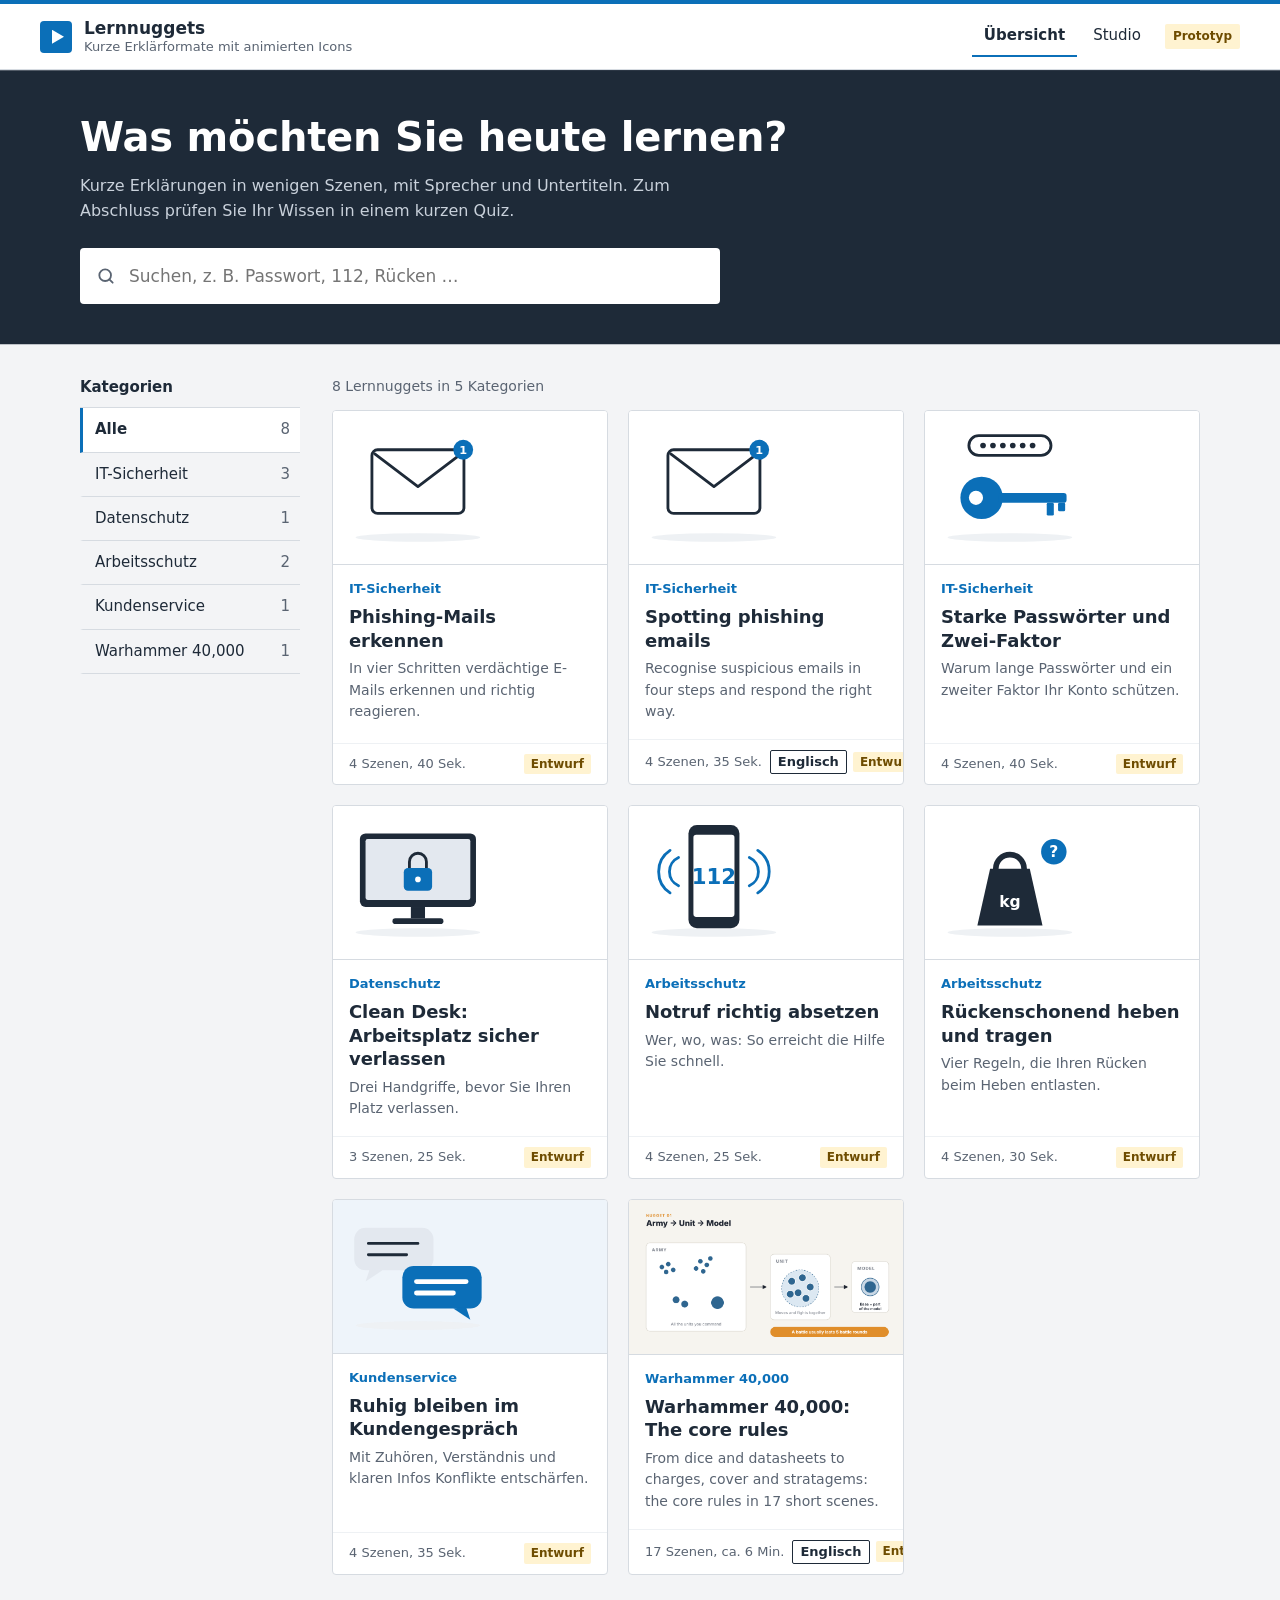
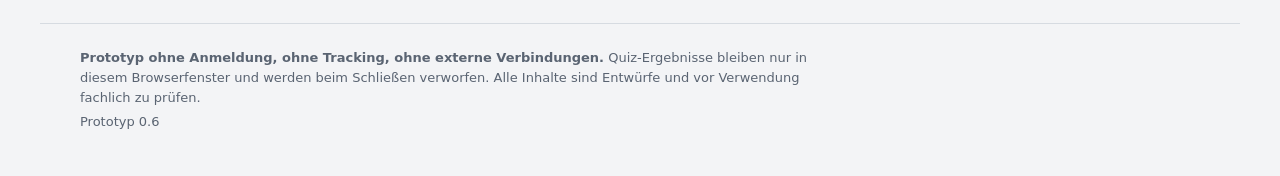
==== commit 81a44f46: "Fix: Cache-Kennung für alle Dateien, Studio-Entwürfe übernehmen neu veröffentlichte Lernnuggets auto" ====
--- a/index.html
+++ b/index.html
@@ -6,7 +6,7 @@
   <!-- Keine externen Verbindungen: keine Web-Fonts, keine CDNs, kein Tracking. blob: nur für die Studio-Vorschau lokaler Videos. -->
   <meta http-equiv="Content-Security-Policy" content="default-src 'self'; img-src 'self' data: blob:; media-src 'self' blob:; style-src 'self' 'unsafe-inline'; script-src 'self'; connect-src 'none'; font-src 'self'">
   <title>Lernnuggets – Prototyp</title>
-  <link rel="stylesheet" href="assets/style.css">
+  <link rel="stylesheet" href="assets/style.css?v=__BUILD__">
 </head>
 <body>
   <a class="skip" href="#main">Zum Inhalt springen</a>
@@ -31,10 +31,10 @@
     <p id="version"></p>
   </footer>
 
-  <script src="data/inhalte.js"></script>
-  <script src="assets/icons.js"></script>
-  <script src="assets/szene.js"></script>
-  <script src="downloads/index.js"></script>
-  <script src="assets/app.js"></script>
+  <script src="data/inhalte.js?v=__BUILD__"></script>
+  <script src="assets/icons.js?v=__BUILD__"></script>
+  <script src="assets/szene.js?v=__BUILD__"></script>
+  <script src="downloads/index.js?v=__BUILD__"></script>
+  <script src="assets/app.js?v=__BUILD__"></script>
 </body>
 </html>
--- a/assets/style.css
+++ b/assets/style.css
@@ -302,3 +302,11 @@
 
 .tag.lang { border-color: var(--ink); color: var(--ink); font-weight: 600; }
 .card-foot .meta { flex-wrap: nowrap; }
+
+/* Vollbild-Grafiken (fertige Erklärgrafiken mit eigenem Titel) */
+.stage.vollbild .stage-inner { padding: 0; grid-template-rows: minmax(0, 1fr); }
+.stage.vollbild .stage-visual { width: 100%; height: 100%; }
+.stage.vollbild .stage-word { display: none; }
+.stage.vollbild .stage-count { background: rgba(255, 255, 255, .88); padding: 1px 7px; border-radius: 2px; top: auto; bottom: 10px; left: auto; right: 12px; }
+.card-thumb.vollbild .grafik-wrap { width: 100%; height: 100%; }
+.card-thumb.vollbild .scene-grafik { width: 100%; height: 100%; object-fit: cover; object-position: top left; }
